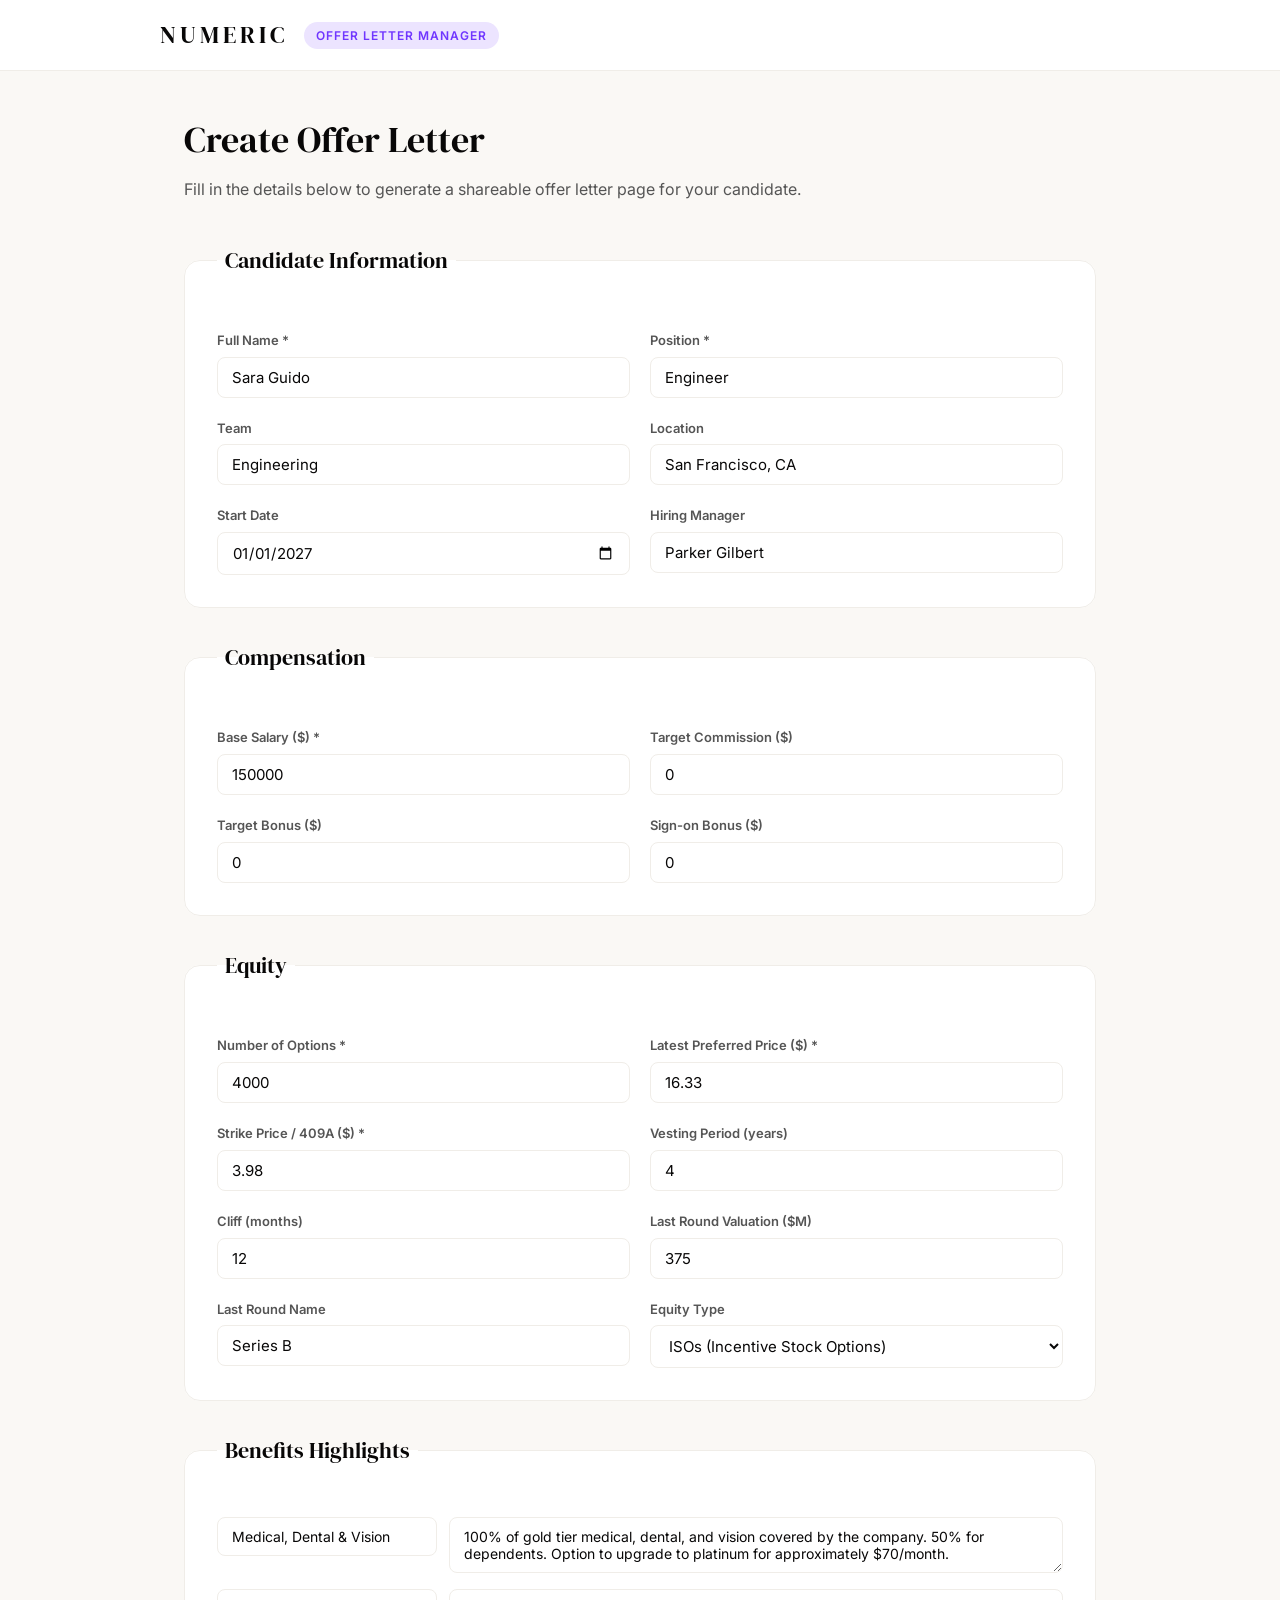
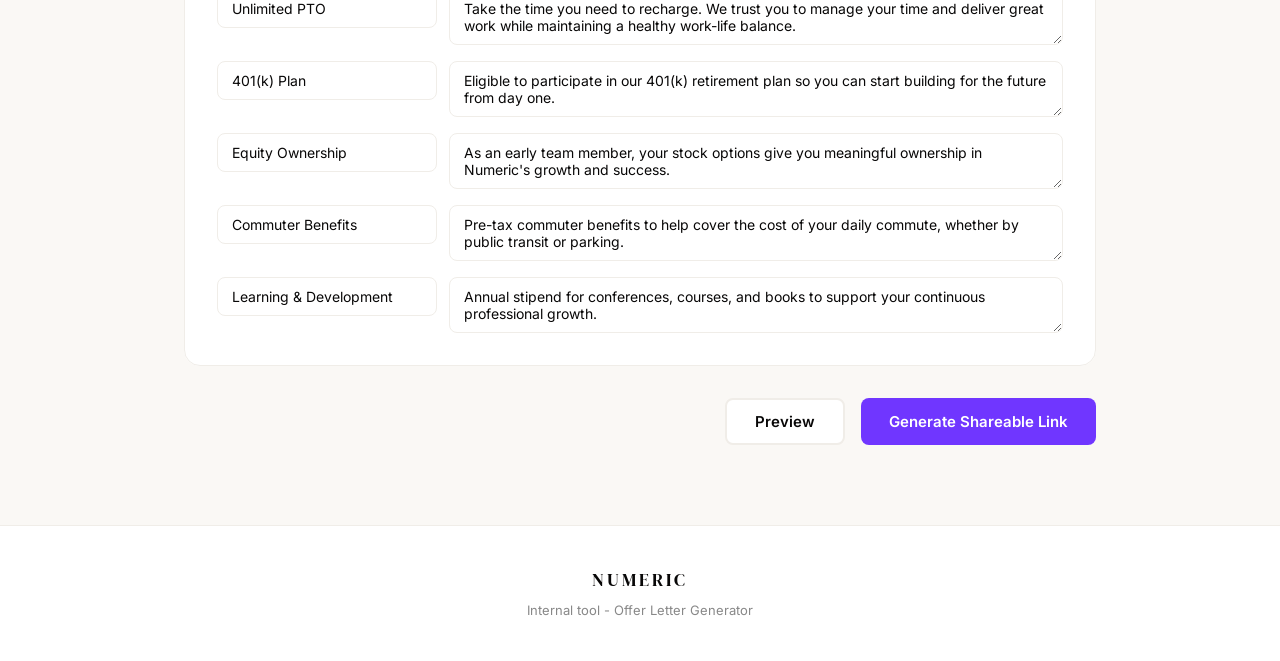
==== index.html @ fdc27177 "Initial offer letter app" ====
<!DOCTYPE html>
<html lang="en">
<head>
    <meta charset="UTF-8">
    <meta name="viewport" content="width=device-width, initial-scale=1.0">
    <title>Numeric - Offer Letters</title>
    <link rel="preconnect" href="https://fonts.googleapis.com">
    <link rel="preconnect" href="https://fonts.gstatic.com" crossorigin>
    <link href="https://fonts.googleapis.com/css2?family=DM+Serif+Display&family=Inter:wght@400;500;600;700&display=swap" rel="stylesheet">
    <link rel="stylesheet" href="css/brand.css">
    <link rel="stylesheet" href="css/admin.css">
    <script src="js/store.js" defer></script>
    <script src="js/admin.js" defer></script>
</head>
<body>
    <nav class="admin-nav">
        <div class="nav-inner">
            <div class="logo-text">NUMERIC</div>
            <span class="nav-badge">Offer Letter Manager</span>
        </div>
    </nav>

    <div class="admin-container">
        <div class="admin-header">
            <h1>Create Offer Letter</h1>
            <p>Fill in the details below to generate a shareable offer letter page for your candidate.</p>
        </div>

        <form id="offerForm" class="offer-form">
            <!-- Candidate Info -->
            <fieldset class="form-section">
                <legend>Candidate Information</legend>
                <div class="form-grid">
                    <div class="form-group">
                        <label for="candidateName">Full Name *</label>
                        <input type="text" id="candidateName" required placeholder="e.g. Sara Guido">
                    </div>
                    <div class="form-group">
                        <label for="position">Position *</label>
                        <input type="text" id="position" required placeholder="e.g. Engineer">
                    </div>
                    <div class="form-group">
                        <label for="team">Team</label>
                        <input type="text" id="team" placeholder="e.g. Engineering">
                    </div>
                    <div class="form-group">
                        <label for="location">Location</label>
                        <input type="text" id="location" placeholder="e.g. San Francisco, CA" value="San Francisco, CA">
                    </div>
                    <div class="form-group">
                        <label for="startDate">Start Date</label>
                        <input type="date" id="startDate">
                    </div>
                    <div class="form-group">
                        <label for="manager">Hiring Manager</label>
                        <input type="text" id="manager" placeholder="e.g. Parker Gilbert">
                    </div>
                </div>
            </fieldset>

            <!-- Compensation -->
            <fieldset class="form-section">
                <legend>Compensation</legend>
                <div class="form-grid">
                    <div class="form-group">
                        <label for="baseSalary">Base Salary ($) *</label>
                        <input type="number" id="baseSalary" required placeholder="150000">
                    </div>
                    <div class="form-group">
                        <label for="targetCommission">Target Commission ($)</label>
                        <input type="number" id="targetCommission" placeholder="0" value="0">
                    </div>
                    <div class="form-group">
                        <label for="targetBonus">Target Bonus ($)</label>
                        <input type="number" id="targetBonus" placeholder="0" value="0">
                    </div>
                    <div class="form-group">
                        <label for="signOnBonus">Sign-on Bonus ($)</label>
                        <input type="number" id="signOnBonus" placeholder="0" value="0">
                    </div>
                </div>
            </fieldset>

            <!-- Equity -->
            <fieldset class="form-section">
                <legend>Equity</legend>
                <div class="form-grid">
                    <div class="form-group">
                        <label for="shares">Number of Options *</label>
                        <input type="number" id="shares" required placeholder="4000">
                    </div>
                    <div class="form-group">
                        <label for="preferredPrice">Latest Preferred Price ($) *</label>
                        <input type="number" id="preferredPrice" step="0.01" required placeholder="16.33" value="16.33">
                    </div>
                    <div class="form-group">
                        <label for="strikePrice">Strike Price / 409A ($) *</label>
                        <input type="number" id="strikePrice" step="0.01" required placeholder="3.98" value="3.98">
                    </div>
                    <div class="form-group">
                        <label for="vestingYears">Vesting Period (years)</label>
                        <input type="number" id="vestingYears" value="4" min="1" max="6">
                    </div>
                    <div class="form-group">
                        <label for="cliffMonths">Cliff (months)</label>
                        <input type="number" id="cliffMonths" value="12" min="0" max="24">
                    </div>
                    <div class="form-group">
                        <label for="lastValuation">Last Round Valuation ($M)</label>
                        <input type="number" id="lastValuation" placeholder="375" value="375">
                    </div>
                    <div class="form-group">
                        <label for="lastRoundName">Last Round Name</label>
                        <input type="text" id="lastRoundName" placeholder="Series B" value="Series B">
                    </div>
                    <div class="form-group">
                        <label for="equityType">Equity Type</label>
                        <select id="equityType">
                            <option value="ISO">ISOs (Incentive Stock Options)</option>
                            <option value="NSO">NSOs (Non-Qualified Stock Options)</option>
                            <option value="RSU">RSUs (Restricted Stock Units)</option>
                        </select>
                    </div>
                </div>
            </fieldset>

            <!-- Benefits -->
            <fieldset class="form-section">
                <legend>Benefits Highlights</legend>
                <div class="benefits-editor">
                    <div class="benefit-edit-row" data-index="0">
                        <input type="text" class="benefit-title" value="Medical, Dental & Vision" placeholder="Benefit title">
                        <textarea class="benefit-desc" rows="2" placeholder="Description">100% of gold tier medical, dental, and vision covered by the company. 50% for dependents. Option to upgrade to platinum for approximately $70/month.</textarea>
                    </div>
                    <div class="benefit-edit-row" data-index="1">
                        <input type="text" class="benefit-title" value="Unlimited PTO" placeholder="Benefit title">
                        <textarea class="benefit-desc" rows="2" placeholder="Description">Take the time you need to recharge. We trust you to manage your time and deliver great work while maintaining a healthy work-life balance.</textarea>
                    </div>
                    <div class="benefit-edit-row" data-index="2">
                        <input type="text" class="benefit-title" value="401(k) Plan" placeholder="Benefit title">
                        <textarea class="benefit-desc" rows="2" placeholder="Description">Eligible to participate in our 401(k) retirement plan so you can start building for the future from day one.</textarea>
                    </div>
                    <div class="benefit-edit-row" data-index="3">
                        <input type="text" class="benefit-title" value="Equity Ownership" placeholder="Benefit title">
                        <textarea class="benefit-desc" rows="2" placeholder="Description">As an early team member, your stock options give you meaningful ownership in Numeric's growth and success.</textarea>
                    </div>
                    <div class="benefit-edit-row" data-index="4">
                        <input type="text" class="benefit-title" value="Commuter Benefits" placeholder="Benefit title">
                        <textarea class="benefit-desc" rows="2" placeholder="Description">Pre-tax commuter benefits to help cover the cost of your daily commute, whether by public transit or parking.</textarea>
                    </div>
                    <div class="benefit-edit-row" data-index="5">
                        <input type="text" class="benefit-title" value="Learning & Development" placeholder="Benefit title">
                        <textarea class="benefit-desc" rows="2" placeholder="Description">Annual stipend for conferences, courses, and books to support your continuous professional growth.</textarea>
                    </div>
                </div>
            </fieldset>

            <div class="form-actions">
                <button type="button" id="previewBtn" class="btn btn-secondary">Preview</button>
                <button type="submit" class="btn btn-primary">Generate Shareable Link</button>
            </div>
        </form>

        <!-- Generated offers list -->
        <div id="offersListSection" class="offers-list-section" style="display:none;">
            <h2>Generated Offers</h2>
            <div id="offersList" class="offers-list"></div>
        </div>
    </div>

    <footer class="admin-footer">
        <div class="logo-text-sm">NUMERIC</div>
        <p>Internal tool - Offer Letter Generator</p>
    </footer>
</body>
</html>
---- css/brand.css ----
/* Numeric Brand Tokens */
:root {
    --purple: #7036FF;
    --black: #080707;
    --green-lightest: #E9EBD6;
    --white: #FFFFFF;
    --paper: #FAF8F5;
    --green-dark: #6D7242;
    --orange: #FD742F;
    --dark-purple: #44094A;
    --green-accent: #C5CC7F;

    /* Derived */
    --purple-light: #ece4ff;
    --purple-hover: #5c20e0;
    --border: #f0ede8;
    --text-secondary: #555;
    --text-muted: #888;
    --text-faint: #999;
    --shadow-card: 0 4px 24px rgba(0,0,0,0.06);
    --radius-lg: 16px;
    --radius-md: 12px;
    --radius-sm: 10px;
    --radius-xs: 8px;
}

* { margin: 0; padding: 0; box-sizing: border-box; }

body {
    font-family: 'Inter', -apple-system, BlinkMacSystemFont, sans-serif;
    background: var(--paper);
    color: var(--black);
    line-height: 1.6;
    -webkit-font-smoothing: antialiased;
}

.logo-text {
    font-family: 'DM Serif Display', serif;
    font-size: 24px;
    letter-spacing: 4px;
    text-transform: uppercase;
    color: var(--black);
}

.logo-text-sm {
    font-family: 'DM Serif Display', serif;
    font-size: 18px;
    letter-spacing: 3px;
    text-transform: uppercase;
    color: var(--black);
}

/* Buttons */
.btn {
    display: inline-flex;
    align-items: center;
    gap: 8px;
    padding: 12px 28px;
    border-radius: var(--radius-xs);
    font-family: 'Inter', sans-serif;
    font-size: 15px;
    font-weight: 600;
    border: none;
    cursor: pointer;
    transition: all 0.2s ease;
    text-decoration: none;
}

.btn-primary {
    background: var(--purple);
    color: var(--white);
}

.btn-primary:hover {
    background: var(--purple-hover);
    transform: translateY(-1px);
    box-shadow: 0 4px 16px rgba(112, 54, 255, 0.3);
}

.btn-secondary {
    background: var(--white);
    color: var(--black);
    border: 2px solid var(--border);
}

.btn-secondary:hover {
    border-color: var(--purple);
    color: var(--purple);
}

.btn-sm {
    padding: 8px 18px;
    font-size: 13px;
}
---- css/admin.css ----
/* Admin / Form Styles */
.admin-nav {
    background: var(--white);
    border-bottom: 1px solid var(--border);
    padding: 16px 32px;
    position: sticky;
    top: 0;
    z-index: 100;
}

.nav-inner {
    max-width: 960px;
    margin: 0 auto;
    display: flex;
    align-items: center;
    gap: 16px;
}

.nav-badge {
    font-size: 12px;
    font-weight: 600;
    text-transform: uppercase;
    letter-spacing: 1px;
    color: var(--purple);
    background: var(--purple-light);
    padding: 4px 12px;
    border-radius: 20px;
}

.admin-container {
    max-width: 960px;
    margin: 0 auto;
    padding: 40px 24px 80px;
}

.admin-header {
    margin-bottom: 40px;
}

.admin-header h1 {
    font-family: 'DM Serif Display', serif;
    font-size: 36px;
    font-weight: 400;
    margin-bottom: 8px;
}

.admin-header p {
    font-size: 16px;
    color: var(--text-secondary);
}

/* Form */
.offer-form {
    display: flex;
    flex-direction: column;
    gap: 32px;
}

.form-section {
    background: var(--white);
    border: 1px solid var(--border);
    border-radius: var(--radius-lg);
    padding: 32px;
}

.form-section legend {
    font-family: 'DM Serif Display', serif;
    font-size: 22px;
    font-weight: 400;
    color: var(--black);
    padding: 0 8px;
}

.form-grid {
    display: grid;
    grid-template-columns: 1fr 1fr;
    gap: 20px;
    margin-top: 20px;
}

.form-group {
    display: flex;
    flex-direction: column;
    gap: 6px;
}

.form-group label {
    font-size: 13px;
    font-weight: 600;
    color: var(--text-secondary);
}

.form-group input,
.form-group select,
.form-group textarea {
    padding: 10px 14px;
    border: 1.5px solid var(--border);
    border-radius: var(--radius-xs);
    font-family: 'Inter', sans-serif;
    font-size: 15px;
    color: var(--black);
    background: var(--white);
    transition: border-color 0.2s;
}

.form-group input:focus,
.form-group select:focus,
.form-group textarea:focus {
    outline: none;
    border-color: var(--purple);
    box-shadow: 0 0 0 3px rgba(112, 54, 255, 0.1);
}

.form-group input::placeholder,
.form-group textarea::placeholder {
    color: #ccc;
}

/* Benefits editor */
.benefits-editor {
    display: flex;
    flex-direction: column;
    gap: 16px;
    margin-top: 16px;
}

.benefit-edit-row {
    display: grid;
    grid-template-columns: 220px 1fr;
    gap: 12px;
    align-items: start;
}

.benefit-edit-row input,
.benefit-edit-row textarea {
    padding: 10px 14px;
    border: 1.5px solid var(--border);
    border-radius: var(--radius-xs);
    font-family: 'Inter', sans-serif;
    font-size: 14px;
    color: var(--black);
    transition: border-color 0.2s;
}

.benefit-edit-row input:focus,
.benefit-edit-row textarea:focus {
    outline: none;
    border-color: var(--purple);
    box-shadow: 0 0 0 3px rgba(112, 54, 255, 0.1);
}

/* Actions */
.form-actions {
    display: flex;
    gap: 16px;
    justify-content: flex-end;
}

/* Offers list */
.offers-list-section {
    margin-top: 60px;
    padding-top: 40px;
    border-top: 2px solid var(--border);
}

.offers-list-section h2 {
    font-family: 'DM Serif Display', serif;
    font-size: 24px;
    font-weight: 400;
    margin-bottom: 20px;
}

.offers-list {
    display: flex;
    flex-direction: column;
    gap: 12px;
}

.offer-list-item {
    background: var(--white);
    border: 1px solid var(--border);
    border-radius: var(--radius-md);
    padding: 20px 24px;
    display: flex;
    justify-content: space-between;
    align-items: center;
    transition: box-shadow 0.2s;
}

.offer-list-item:hover {
    box-shadow: var(--shadow-card);
}

.offer-list-info h3 {
    font-size: 16px;
    font-weight: 600;
    margin-bottom: 2px;
}

.offer-list-info p {
    font-size: 13px;
    color: var(--text-muted);
}

.offer-list-actions {
    display: flex;
    gap: 8px;
    align-items: center;
}

.copy-link-btn {
    background: none;
    border: 1px solid var(--border);
    border-radius: var(--radius-xs);
    padding: 6px 14px;
    font-size: 13px;
    font-weight: 500;
    color: var(--text-secondary);
    cursor: pointer;
    transition: all 0.2s;
}

.copy-link-btn:hover {
    border-color: var(--purple);
    color: var(--purple);
}

/* Footer */
.admin-footer {
    text-align: center;
    padding: 40px 24px;
    border-top: 1px solid var(--border);
    background: var(--white);
}

.admin-footer p {
    font-size: 13px;
    color: var(--text-muted);
    margin-top: 6px;
}

/* Toast notification */
.toast {
    position: fixed;
    bottom: 32px;
    left: 50%;
    transform: translateX(-50%) translateY(100px);
    background: var(--black);
    color: var(--white);
    padding: 14px 28px;
    border-radius: var(--radius-xs);
    font-size: 14px;
    font-weight: 500;
    z-index: 1000;
    transition: transform 0.3s ease;
    box-shadow: 0 8px 32px rgba(0,0,0,0.2);
}

.toast.visible {
    transform: translateX(-50%) translateY(0);
}

@media (max-width: 768px) {
    .form-grid { grid-template-columns: 1fr; }
    .benefit-edit-row { grid-template-columns: 1fr; }
    .form-actions { flex-direction: column; }
    .admin-header h1 { font-size: 28px; }
}
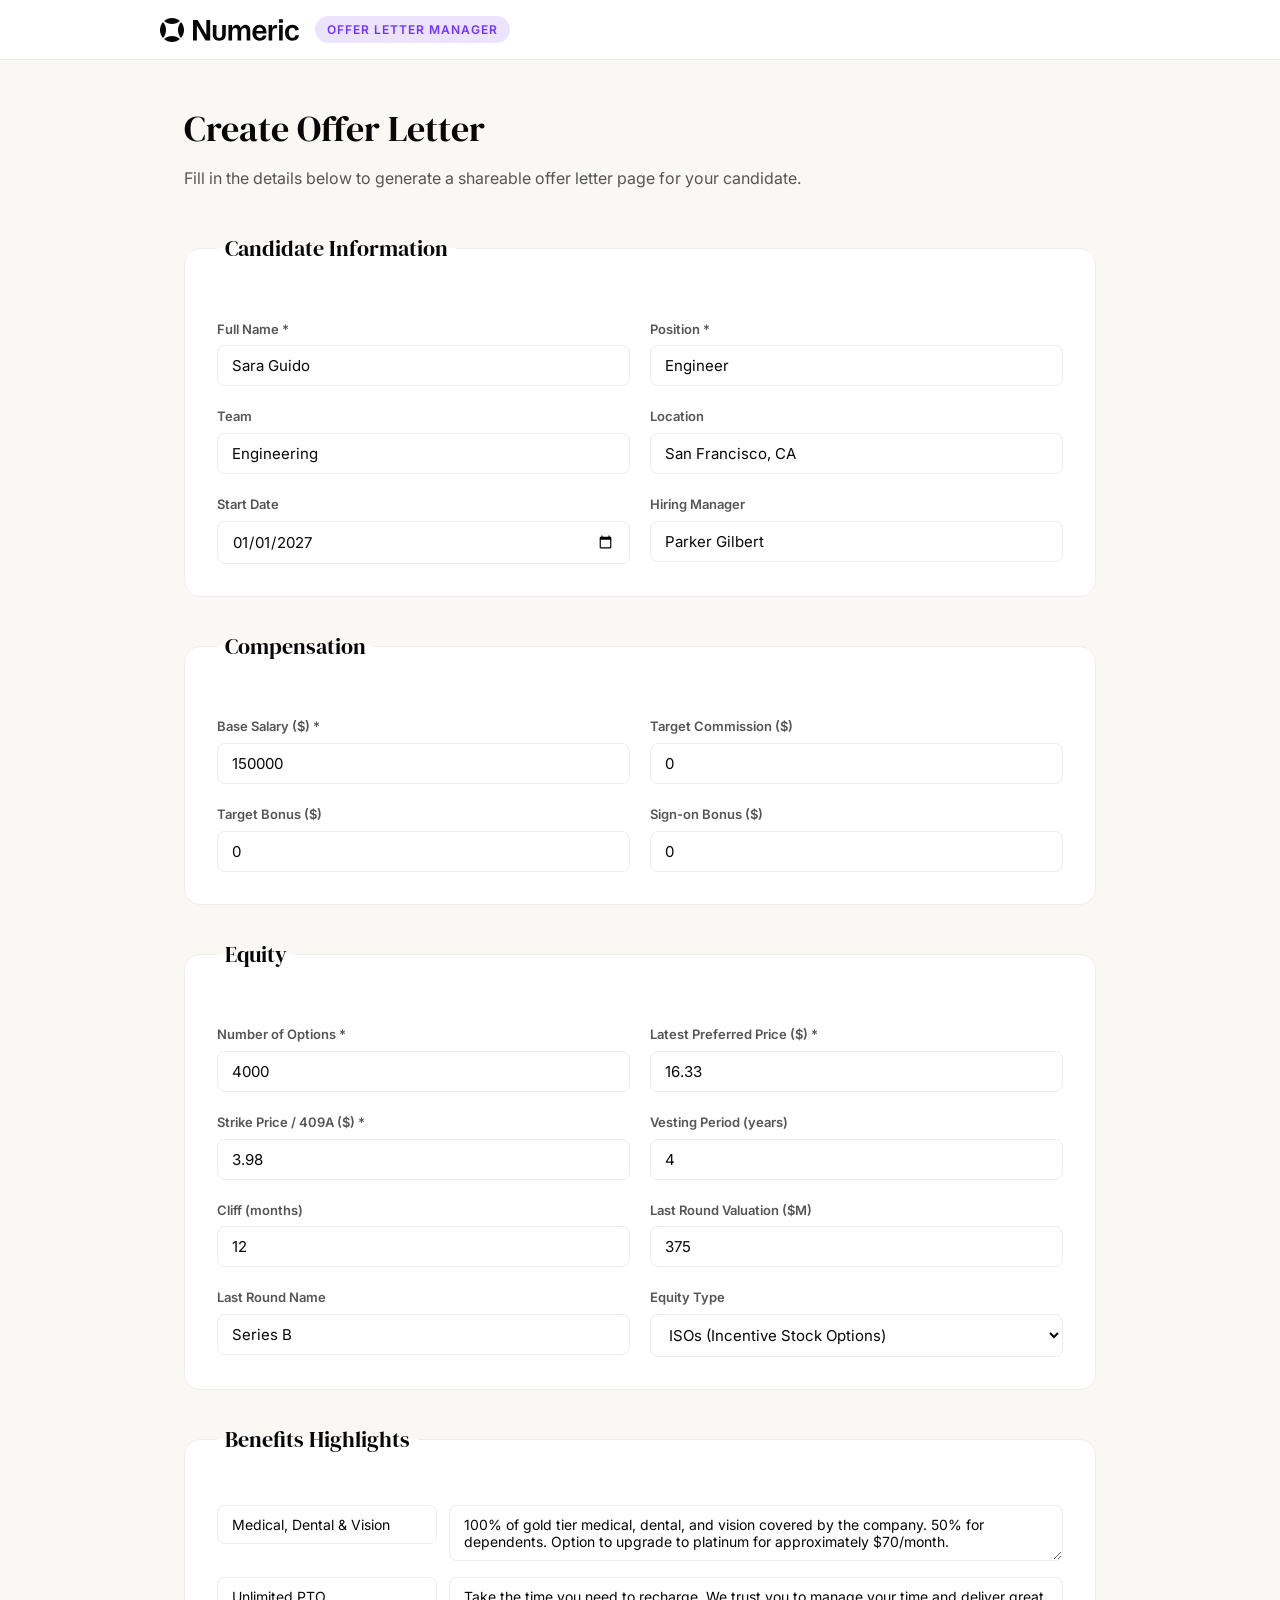
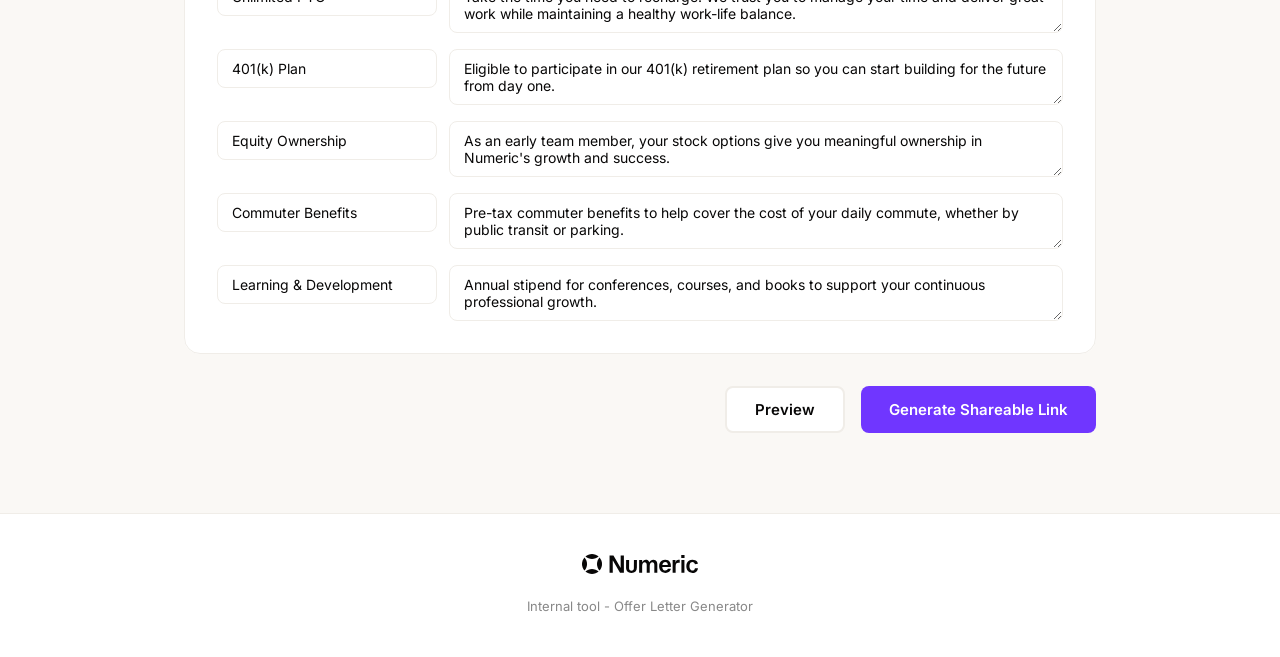
==== commit 00afb52b: "Add Numeric logo SVGs" ====
--- a/index.html
+++ b/index.html
@@ -15,7 +15,7 @@
 <body>
     <nav class="admin-nav">
         <div class="nav-inner">
-            <div class="logo-text">NUMERIC</div>
+            <img src="assets/logo-black.svg" alt="Numeric" class="nav-logo">
             <span class="nav-badge">Offer Letter Manager</span>
         </div>
     </nav>
@@ -169,7 +169,7 @@
     </div>
 
     <footer class="admin-footer">
-        <div class="logo-text-sm">NUMERIC</div>
+        <img src="assets/logo-black.svg" alt="Numeric" class="footer-logo">
         <p>Internal tool - Offer Letter Generator</p>
     </footer>
 </body>
--- a/css/admin.css
+++ b/css/admin.css
@@ -14,6 +14,17 @@
     display: flex;
     align-items: center;
     gap: 16px;
+}
+
+.nav-logo {
+    height: 24px;
+    width: auto;
+}
+
+.footer-logo {
+    height: 20px;
+    width: auto;
+    margin-bottom: 8px;
 }
 
 .nav-badge {
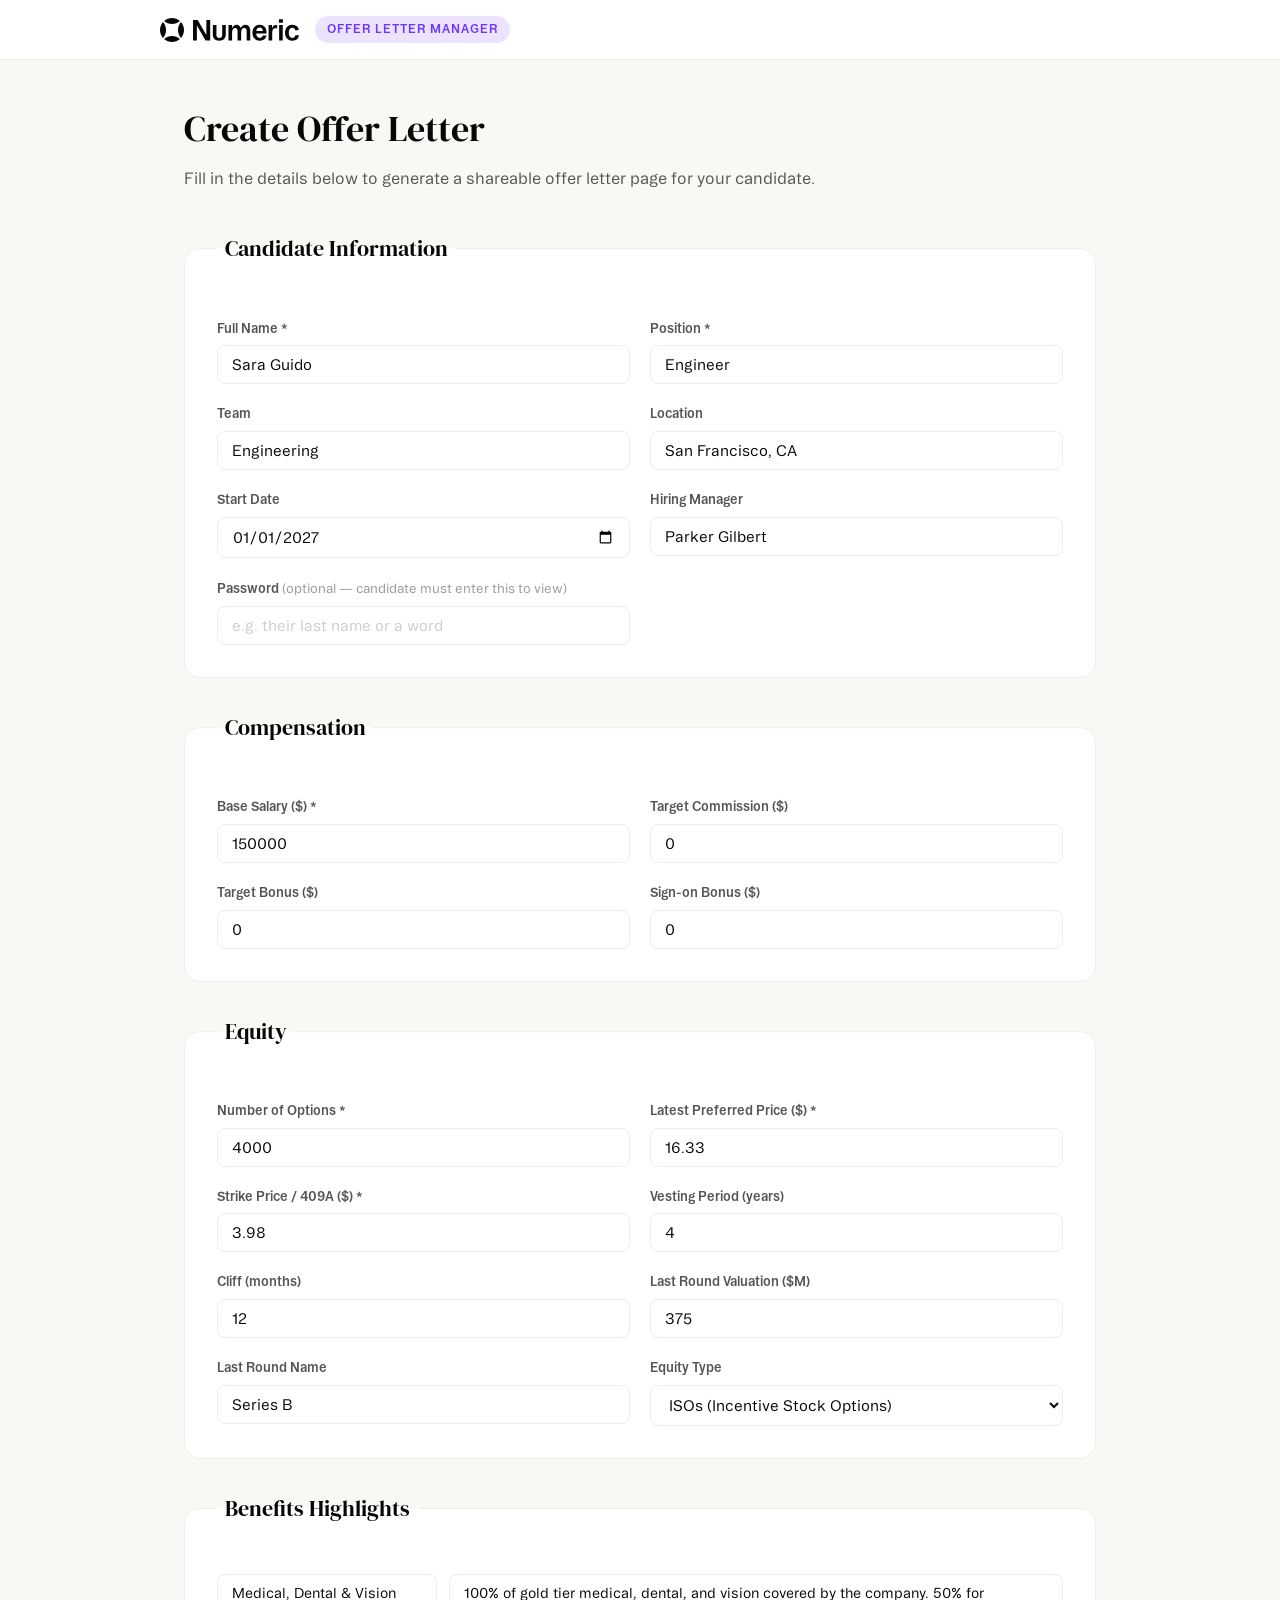
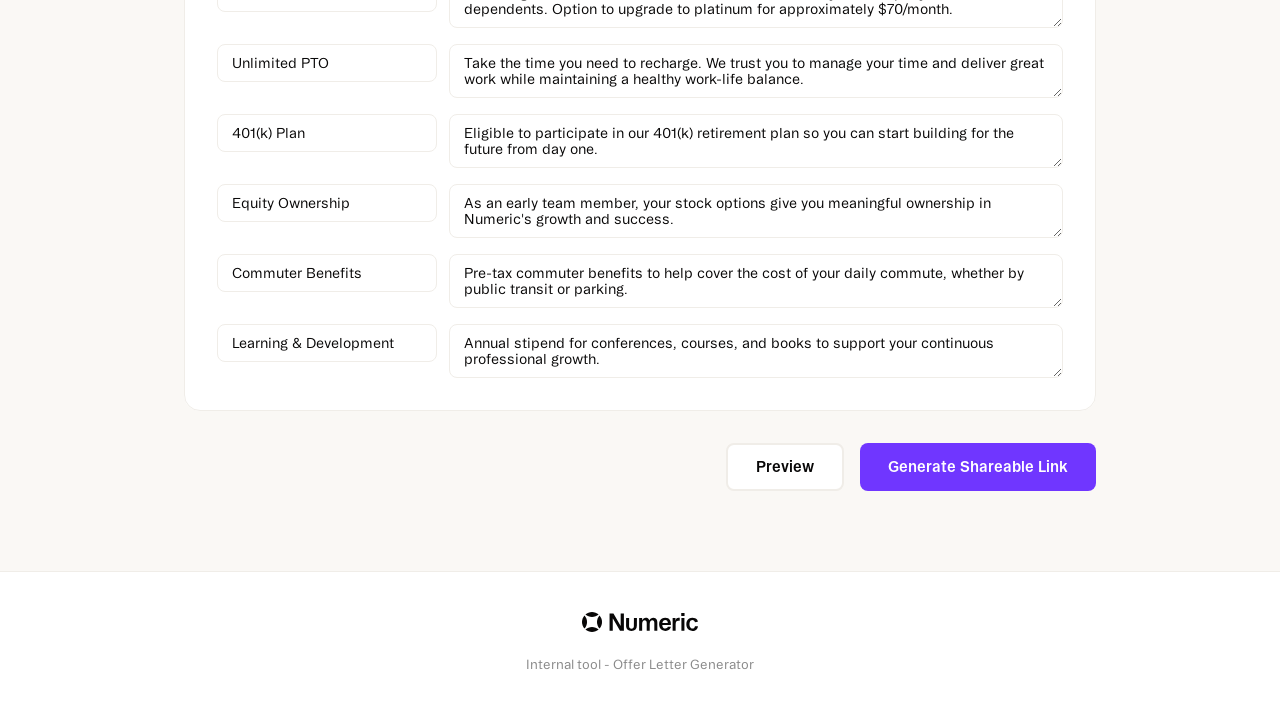
==== commit 72220919: "Add optional password gate to offer letters" ====
--- a/index.html
+++ b/index.html
@@ -54,6 +54,10 @@
                     <div class="form-group">
                         <label for="manager">Hiring Manager</label>
                         <input type="text" id="manager" placeholder="e.g. Parker Gilbert">
+                    </div>
+                    <div class="form-group">
+                        <label for="offerPassword">Password <span style="font-weight:400;color:#999;">(optional — candidate must enter this to view)</span></label>
+                        <input type="text" id="offerPassword" placeholder="e.g. their last name or a word">
                     </div>
                 </div>
             </fieldset>
--- a/css/brand.css
+++ b/css/brand.css
@@ -1,3 +1,67 @@
+/* Numeric Brand Fonts */
+@font-face {
+    font-family: 'Arizona Flare';
+    src: url('../assets/ABCArizonaFlare-Light.woff') format('woff'),
+         url('../assets/ABCArizonaFlare-Light.otf') format('opentype');
+    font-weight: 300;
+    font-style: normal;
+    font-display: swap;
+}
+
+@font-face {
+    font-family: 'Booton';
+    src: url('../assets/Booton-Regular.woff2') format('woff2'),
+         url('../assets/Booton-Regular.woff') format('woff');
+    font-weight: 400;
+    font-style: normal;
+    font-display: swap;
+}
+
+@font-face {
+    font-family: 'Booton';
+    src: url('../assets/Booton-RegularItalic.woff2') format('woff2'),
+         url('../assets/Booton-RegularItalic.woff') format('woff');
+    font-weight: 400;
+    font-style: italic;
+    font-display: swap;
+}
+
+@font-face {
+    font-family: 'Booton';
+    src: url('../assets/Booton-Medium.woff2') format('woff2'),
+         url('../assets/Booton-Medium.woff') format('woff');
+    font-weight: 500;
+    font-style: normal;
+    font-display: swap;
+}
+
+@font-face {
+    font-family: 'Booton';
+    src: url('../assets/Booton-MediumItalic.woff2') format('woff2'),
+         url('../assets/Booton-MediumItalic.woff') format('woff');
+    font-weight: 500;
+    font-style: italic;
+    font-display: swap;
+}
+
+@font-face {
+    font-family: 'Booton';
+    src: url('../assets/Booton-Semibold.woff2') format('woff2'),
+         url('../assets/Booton-Semibold.woff') format('woff');
+    font-weight: 600;
+    font-style: normal;
+    font-display: swap;
+}
+
+@font-face {
+    font-family: 'Booton';
+    src: url('../assets/Booton-SemiboldItalic.woff2') format('woff2'),
+         url('../assets/Booton-SemiboldItalic.woff') format('woff');
+    font-weight: 600;
+    font-style: italic;
+    font-display: swap;
+}
+
 /* Numeric Brand Tokens */
 :root {
     --purple: #7036FF;
@@ -27,7 +91,7 @@
 * { margin: 0; padding: 0; box-sizing: border-box; }
 
 body {
-    font-family: 'Inter', -apple-system, BlinkMacSystemFont, sans-serif;
+    font-family: 'Booton', 'Inter', -apple-system, BlinkMacSystemFont, sans-serif;
     background: var(--paper);
     color: var(--black);
     line-height: 1.6;
@@ -57,7 +121,7 @@
     gap: 8px;
     padding: 12px 28px;
     border-radius: var(--radius-xs);
-    font-family: 'Inter', sans-serif;
+    font-family: 'Booton', 'Inter', sans-serif;
     font-size: 15px;
     font-weight: 600;
     border: none;
--- a/css/admin.css
+++ b/css/admin.css
@@ -107,7 +107,7 @@
     padding: 10px 14px;
     border: 1.5px solid var(--border);
     border-radius: var(--radius-xs);
-    font-family: 'Inter', sans-serif;
+    font-family: 'Booton', 'Inter', sans-serif;
     font-size: 15px;
     color: var(--black);
     background: var(--white);
@@ -147,7 +147,7 @@
     padding: 10px 14px;
     border: 1.5px solid var(--border);
     border-radius: var(--radius-xs);
-    font-family: 'Inter', sans-serif;
+    font-family: 'Booton', 'Inter', sans-serif;
     font-size: 14px;
     color: var(--black);
     transition: border-color 0.2s;
